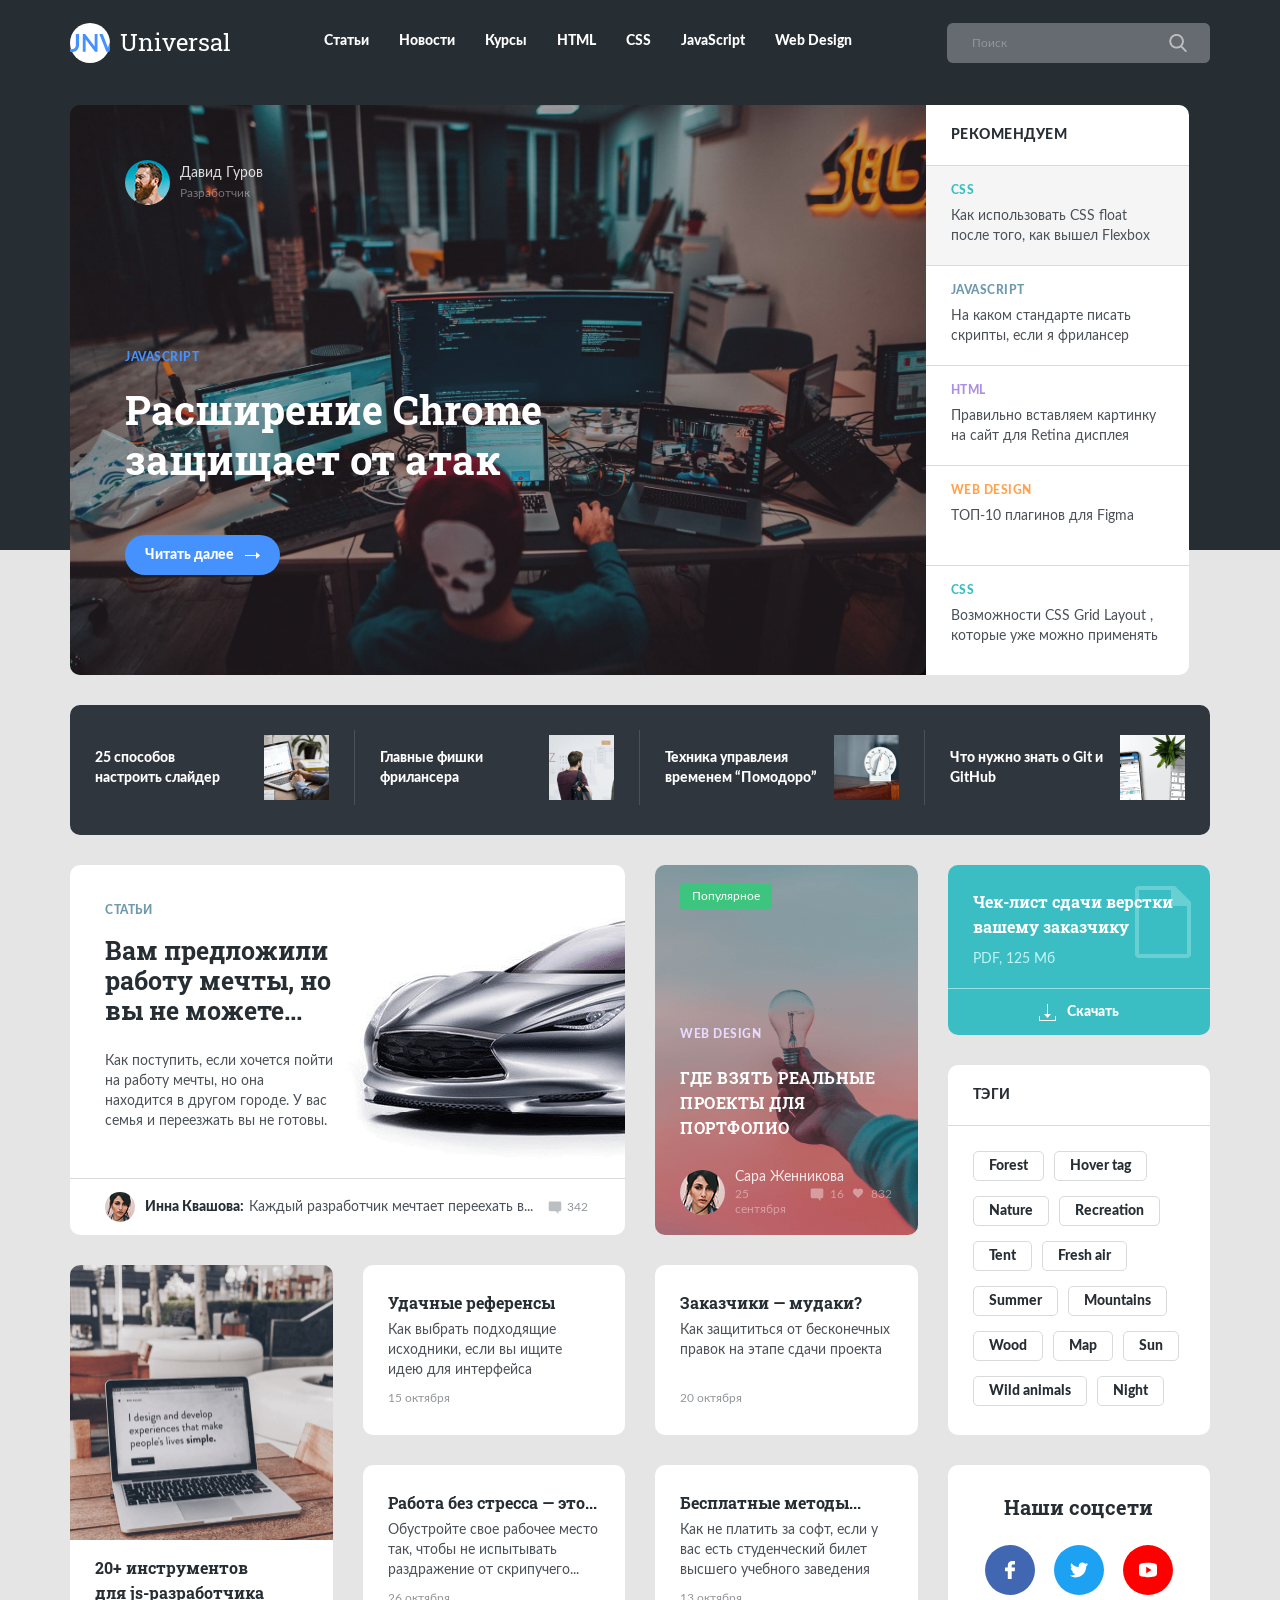
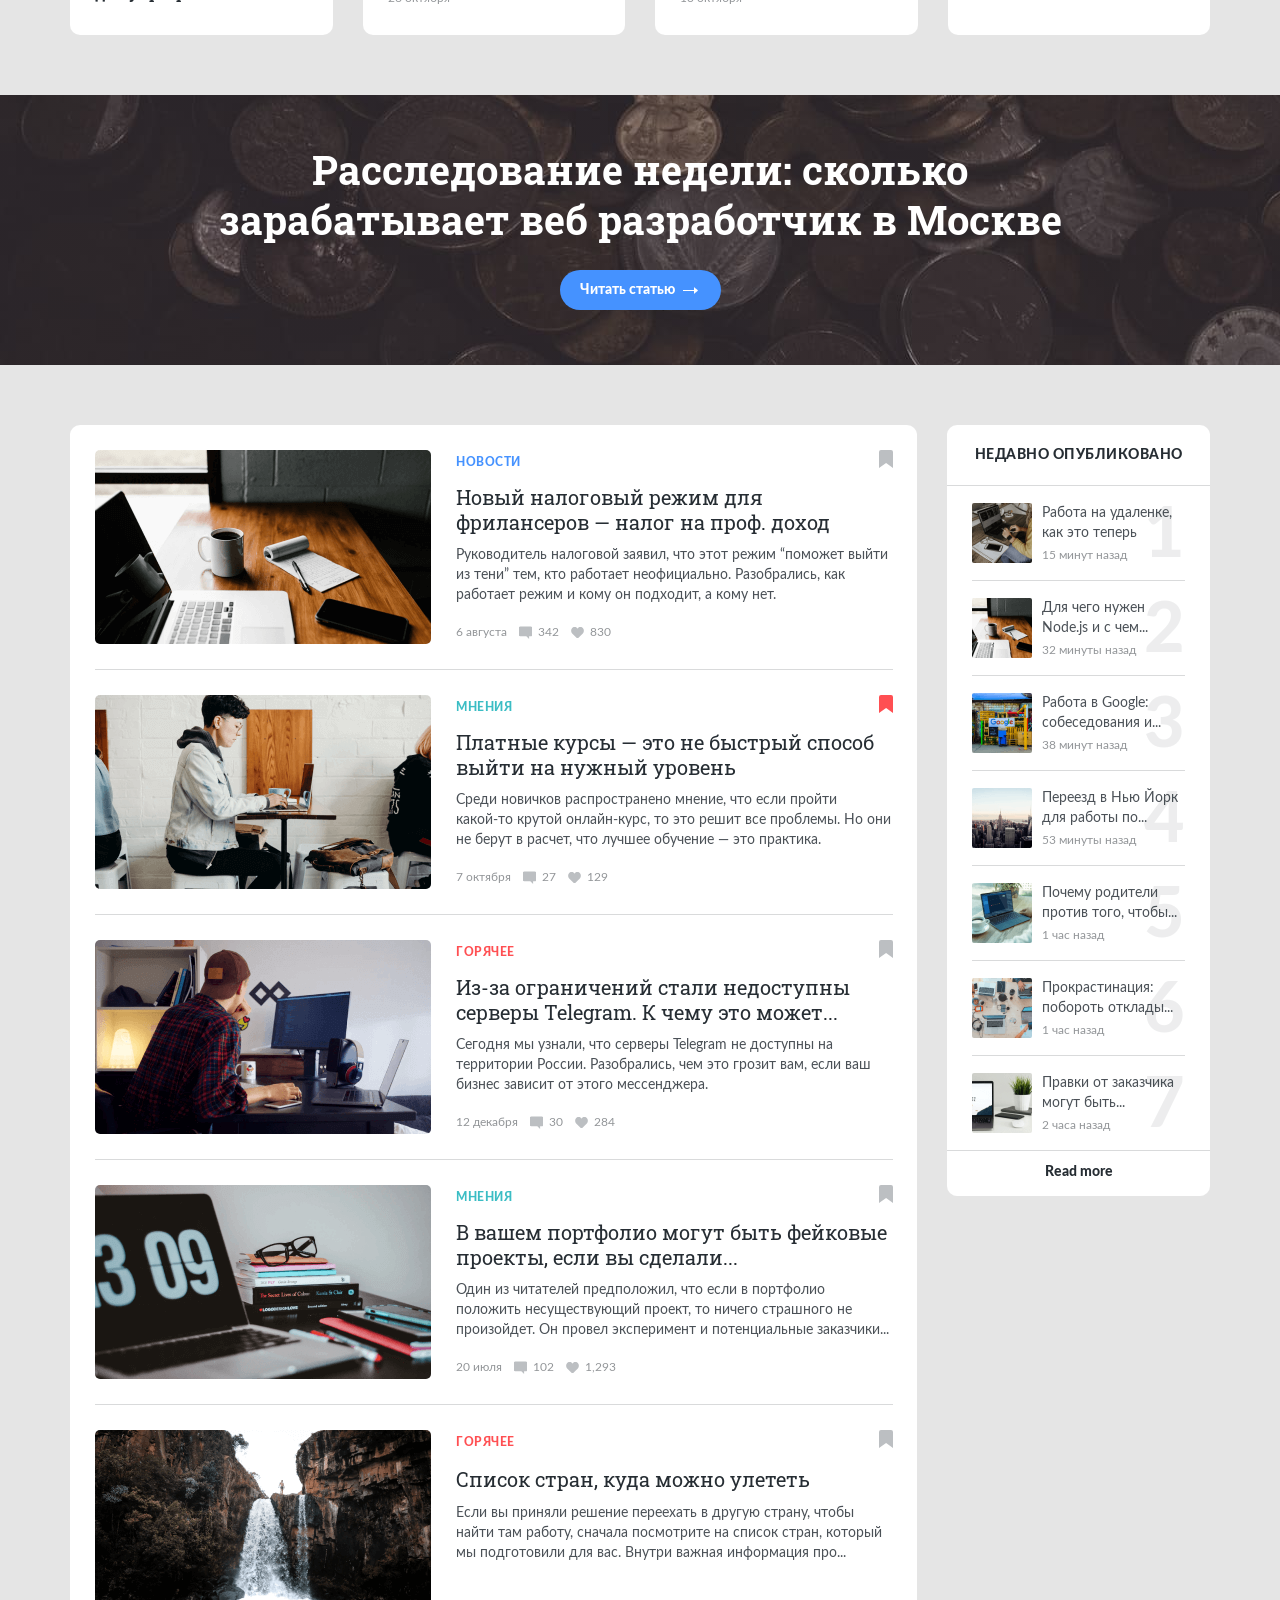
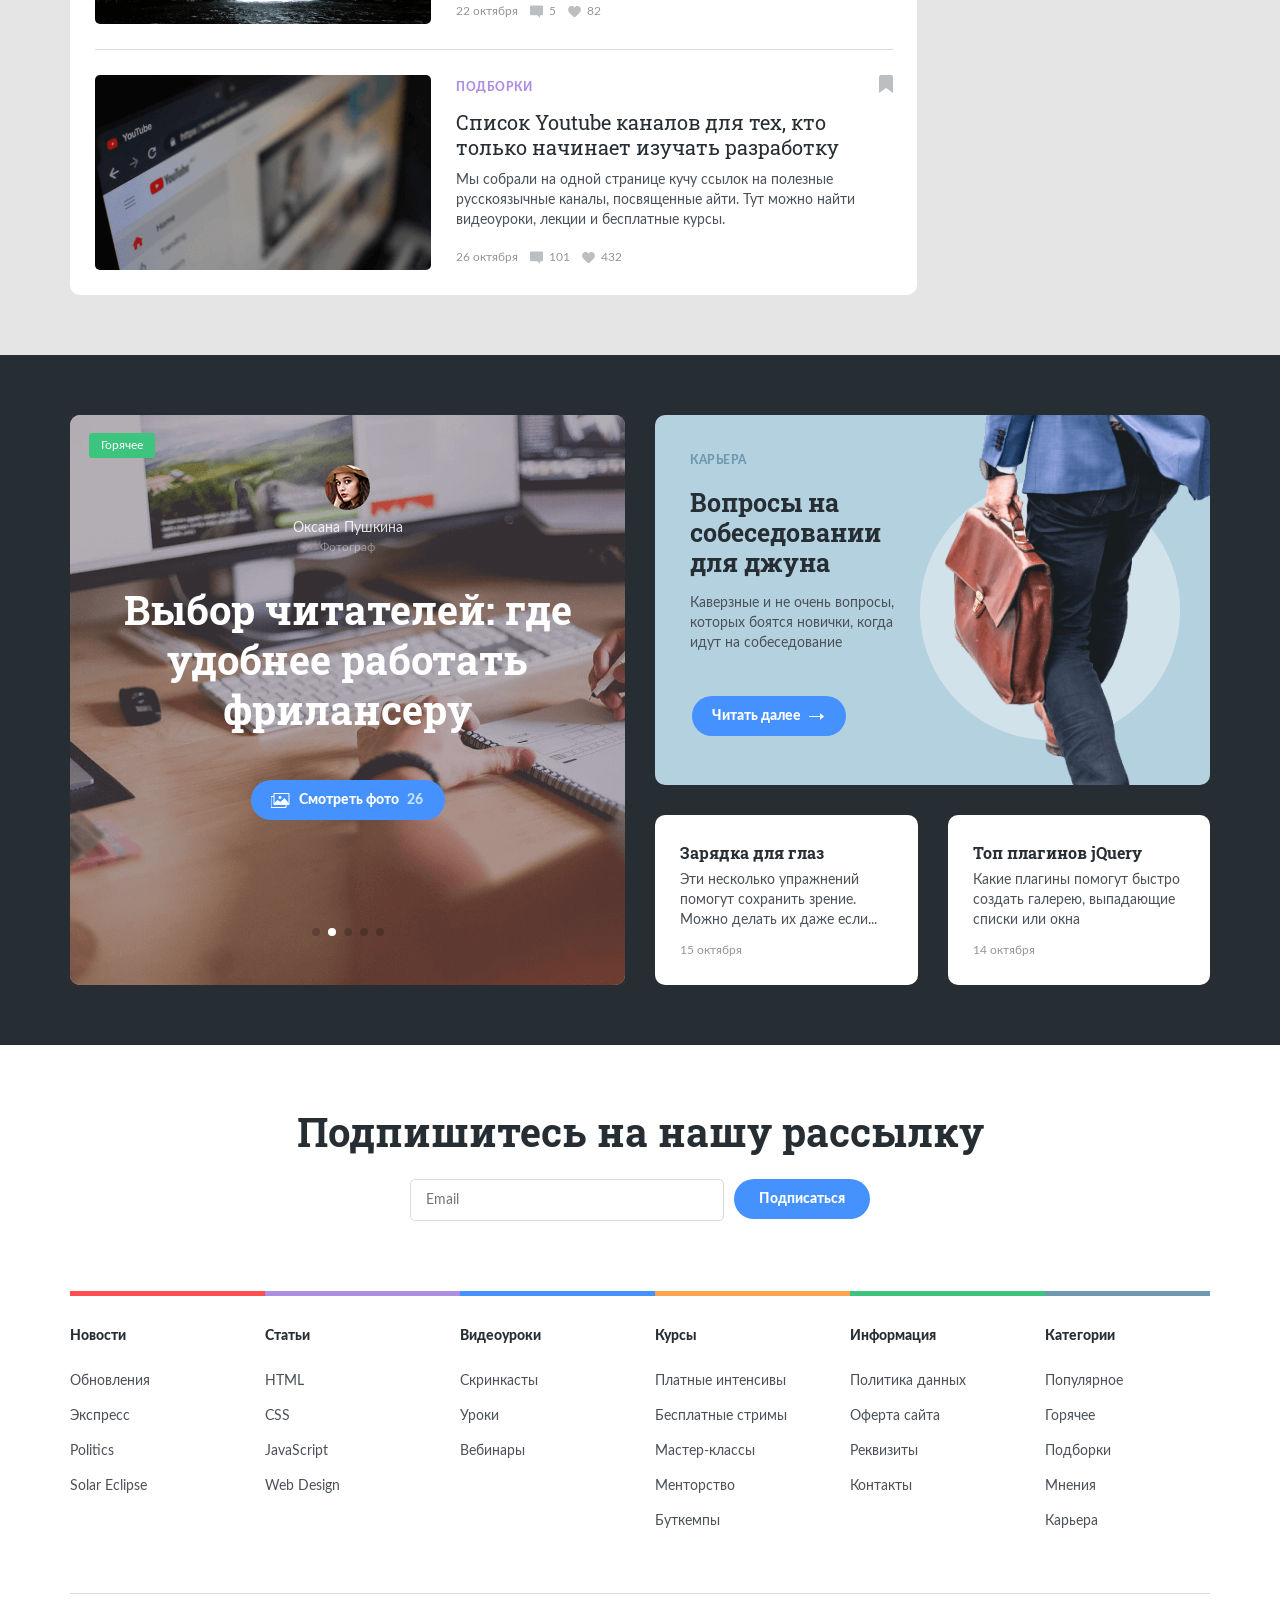
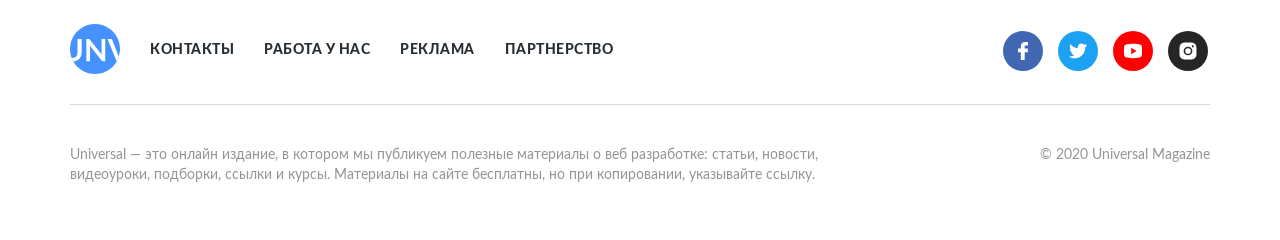
==== main.html @ 3e345318 "my project universal" ====
<!DOCTYPE html>
<html lang="ru">
<head>
    <meta charset="UTF-8">
    <meta name="viewport" content="width=device-width, initial-scale=1.0">
    <title>Universal - Blog</title>
    <link rel="shortcut icon" href="img/favicon.ico" type="image/x-icon">
    <link rel="icon" href="img/favicon.ico" type="image/x-icon">
    <link href="https://fonts.googleapis.com/css2?family=Roboto+Slab:wght@700&display=swap" rel="stylesheet">
    <link rel="stylesheet" href="css/swiper-bundle.min.css">
    <link rel="stylesheet" href="css/style.css">
</head>
<body>
    <header class="navbar navbar__mobile_fixed">
        <div class="container">
            <div class="navbar-block">
                <div class="navbar-logo">
                    <a href="./main.html" class="navbar-logo__icon">
                        <img src="img/header/logo.svg" alt="Logo: Universal" class="navbar-logo__image">
                    </a>
                    <a href="./main.html" class="navbar-logo__text">Universal</a>
                </div>
                <!-- /.navbar__logo -->

                <ul class="navbar-menu">
                    <li class="navbar-menu__item">
                        <a href="#articles" class="navbar-menu__link">Статьи</a>
                    </li>
                    <li class="navbar-menu__item">
                        <a href="#news" class="navbar-menu__link">Новости</a>
                    </li>
                    <li class="navbar-menu__item">
                        <a href="#course" class="navbar-menu__link">Курсы</a>
                    </li>
                    <li class="navbar-menu__item">
                        <a href="#course" class="navbar-menu__link">HTML</a>
                    </li>         
                    <li class="navbar-menu__item">
                        <a href="#course" class="navbar-menu__link">CSS</a>
                    </li>
                    <li class="navbar-menu__item">
                        <a href="#course" class="navbar-menu__link">JavaScript</a>
                    </li>
                    <li class="navbar-menu__item">
                        <a href="#course" class="navbar-menu__link">Web Design</a>
                    </li>
                </ul>

                <form action="#" class="search navbar__search">
                    <input type="text" class="search__input" placeholder="Поиск" required minlength="2">
                    <button class="search__button">
                        <img src="img/header/Search.png" alt="Иконка поиска">
                    </button>
                </form>
                <!-- /.navbar__search -->
                <button class="menu-button navbar-block__menu-button">
                    <span class="menu-button__line"></span>
                    <span class="menu-button__line"></span>
                    <span class="menu-button__line"></span>
                </button>
            </div>
            <!-- /.navbar-block -->
            <div class="navbar-recede">
            </div>
            <!-- /.navbar-recede -->
            <nav class="navbar-bottom">
                <div class="container">
                    <ul class="navbar-menu navbar-menu--mobile-visible">
                        <li class="navbar-menu__item navbar-menu__item--mobile">
                            <form action="#" class="search navbar__search navbar__search--mobile-visible">
                                <input type="text" class="search__input" placeholder="Поиск" required minlength="2">
                                <button class="search__button">
                                    <img src="img/header/Search.png" alt="Иконка поиска">
                                </button>
                            </form>
                            <!-- /.navbar__search -->
                        </li>
                        <li class="navbar-menu__item navbar-menu__item--mobile">
                            <a href="#articles" class="navbar-menu__link">Статьи</a>
                        </li>
                        <li class="navbar-menu__item navbar-menu__item--mobile">
                            <a href="#news" class="navbar-menu__link">Новости</a>
                        </li>
                        <li class="navbar-menu__item navbar-menu__item--mobile">
                            <a href="#course" class="navbar-menu__link">Курсы</a>
                        </li>
                        <li class="navbar-menu__item navbar-menu__item--mobile">
                            <a href="#course" class="navbar-menu__link">HTML</a>
                        </li>         
                        <li class="navbar-menu__item navbar-menu__item--mobile">
                            <a href="#course" class="navbar-menu__link">CSS</a>
                        </li>
                        <li class="navbar-menu__item navbar-menu__item--mobile">
                            <a href="#course" class="navbar-menu__link">JavaScript</a>
                        </li>
                        <li class="navbar-menu__item navbar-menu__item--mobile">
                            <a href="#course" class="navbar-menu__link">Web Design</a>
                        </li>
                    </ul>
                </div>
            </nav>
            <!-- /.navbar-bottom  -->
        </div>
        <!-- /.container -->
    </header>
    <!-- /.navbar -->

    <section class="hero">
        <div class="container">
            <div class="hero-block">
                <div class="hero-slider">
                    <div class="hero-slider__item hero-slider__item--active">
                        <img src="img/hero/slide-1.jpg" alt="Фотография для слайдера" class="hero-slider__image">
                        <div class="hero-slider__description">
                            <a href="#" class="hero-slider__user user">
                                <img src="img/hero/avatar.png" alt="Аватарка пользователя" class="user__avatar">
                                <div class="user__info">
                                    <span class="user__name">Давид Гуров</span>
                                    <span class="user__profession">Разработчик</span>
                                </div>
                            </a>
                            <span class="hero-slider__language">JavaScript</span>
                            <h1 class="hero-slider__title">Расширение Chrome защищает от атак</h1>
                            <a href="article.html" class="button hero-slider__button hover-button">
                                <span>Читать далее</span> 
                                <img src="img/Arrow.png" alt="Стрелка вправо" class="hero-slider__arrow">
                            </a>
                        </div>
                        <!-- /.hero-slider__description -->
                    </div>
                    <!-- /.hero-slider__item -->
                    <div class="hero-slider__item">
                        <img src="img/hero/slide-2.jpg" alt="Фотография для слайдера" class="hero-slider__image">
                        <div class="hero-slider__description">
                            <a href="#" class="hero-slider__user user">
                                <img src="img/hero/avatar.png" alt="Аватарка пользователя" class="user__avatar">
                                <div class="user__info">
                                    <span class="user__name">Давид Гуров</span>
                                    <span class="user__profession">Разработчик</span>
                                </div>
                            </a>
                            <span class="hero-slider__language">JavaScript</span>
                            <h1 class="hero-slider__title">Расширение Chrome защищает от атак</h1>
                            <a href="article.html" class="button hero-slider__button">
                                <span>Читать далее</span> 
                                <img src="img/Arrow.png" alt="Стрелка вправо" class="hero-slider__arrow">
                            </a>
                        </div>
                        <!-- /.hero-slider__description -->
                    </div>
                    <!-- /.hero-slider__item -->
                    <div class="hero-slider__item">
                        <img src="img/hero/slide-3.jpg" alt="Фотография для слайдера" class="hero-slider__image">
                        <div class="hero-slider__description">
                            <a href="#" class="hero-slider__user user">
                                <img src="img/hero/avatar.png" alt="Аватарка пользователя" class="user__avatar">
                                <div class="user__info">
                                    <span class="user__name">Давид Гуров</span>
                                    <span class="user__profession">Разработчик</span>
                                </div>
                            </a>
                            <span class="hero-slider__language">JavaScript</span>
                            <h1 class="hero-slider__title">Расширение Chrome защищает от атак</h1>
                            <a href="article.html" class="button hero-slider__button">
                                <span>Читать далее</span> 
                                <img src="img/Arrow.png" alt="Стрелка вправо" class="hero-slider__arrow">
                            </a>
                        </div>
                        <!-- /.hero-slider__description -->
                    </div>
                    <!-- /.hero-slider__item -->
                    <div class="hero-slider__item">
                        <img src="img/hero/slide-4.jpg" alt="Фотография для слайдера" class="hero-slider__image">
                        <div class="hero-slider__description">
                            <a href="#" class="hero-slider__user user">
                                <img src="img/hero/avatar.png" alt="Аватарка пользователя" class="user__avatar">
                                <div class="user__info">
                                    <span class="user__name">Давид Гуров</span>
                                    <span class="user__profession">Разработчик</span>
                                </div>
                            </a>
                            <span class="hero-slider__language">JavaScript</span>
                            <h1 class="hero-slider__title">Расширение Chrome защищает от атак</h1>
                            <a href="article.html" class="button hero-slider__button">
                                <span>Читать далее</span> 
                                <img src="img/Arrow.png" alt="Стрелка вправо" class="hero-slider__arrow">
                            </a>
                        </div>
                        <!-- /.hero-slider__description -->
                    </div>
                    <!-- /.hero-slider__item -->
                    <div class="hero-slider__item">
                        <img src="img/hero/slide-5.jpg" alt="Фотография для слайдера" class="hero-slider__image">
                        <div class="hero-slider__description">
                            <a href="#" class="hero-slider__user user">
                                <img src="img/hero/avatar.png" alt="Аватарка пользователя" class="user__avatar">
                                <div class="user__info">
                                    <span class="user__name">Давид Гуров</span>
                                    <span class="user__profession">Разработчик</span>
                                </div>
                            </a>
                            <span class="hero-slider__language">JavaScript</span>
                            <h1 class="hero-slider__title">Расширение Chrome защищает от атак</h1>
                            <a href="article.html" class="button hero-slider__button">
                                <span>Читать далее</span> 
                                <img src="img/Arrow.png" alt="Стрелка вправо" class="hero-slider__arrow">
                            </a>
                        </div>
                        <!-- /.hero-slider__description -->
                    </div>
                    <!-- /.hero-slider__item -->
                </div>
                <!-- /.hero-slider -->
                <div class="hero-tabs">
                    <h2 class="hero-tabs__title">Рекомендуем</h2>
                    <a class="hero-tabs__item hero-tabs__item--active">
                        <h3 class="hero-tabs__thing hero-tabs__thing--bluegreen">CSS</h3>
                        <!-- /.hero-tabs__thing -->
                        <span class="hero-tabs__info">
                            Как использовать CSS float после того, как вышел Flexbox
                        </span> 
                        <!-- /.hero-tabs__info -->
                    </a>
                    <a class="hero-tabs__item">
                        <h3 class="hero-tabs__thing hero-tabs__thing--greyblue">javascript</h3>
                        <!-- /.hero-tabs__thing -->
                        <span class="hero-tabs__info">
                            На каком стандарте писать скрипты, если я фрилансер
                        </span> 
                        <!-- /.hero-tabs__info -->
                    </a>
                    <a class="hero-tabs__item">
                        <h3 class="hero-tabs__thing hero-tabs__thing--purple">html</h3>
                        <!-- /.hero-tabs__thing -->
                        <span class="hero-tabs__info">
                            Правильно вставляем картинку на сайт для Retina дисплея
                        </span> 
                        <!-- /.hero-tabs__info -->
                    </a>
                    <a class="hero-tabs__item hero-tabs__item--orange">
                        <h3 class="hero-tabs__thing hero-tabs__thing--orange">Web design</h3>
                        <!-- /.hero-tabs__thing -->
                        <span class="hero-tabs__info">
                            ТОП-10 плагинов для Figma
                        </span> 
                        <!-- /.hero-tabs__info -->
                    </a>
                    <a class="hero-tabs__item">
                        <h3 class="hero-tabs__thing hero-tabs__thing--bluegreen">CSS</h3>
                        <!-- /.hero-tabs__thing -->
                        <span class="hero-tabs__info">
                            Возможности CSS Grid Layout , которые уже можно применять
                        </span> 
                        <!-- /.hero-tabs__info -->
                    </a>
                </div>
                <!-- /.hero-tabs -->
            </div>
            <!-- /.hero-block -->
        </div>
        <!-- /.container -->
    </section>
    <!-- /.hero -->

    <section class="popular">
        <div class="container">
            <div class="popular-block">
                <div class="popular-block__item">
                    <a href="#" class="popular-block__link">
                        <h2 class="popular-block__info">25 способов <br> настроить слайдер </h2> 
                        <!-- /.popular-block__info -->
                        <img src="img/popular/popular-img-1.png" alt="Фотография" class="popular-block__image">
                    </a> 
                    <!-- /.popular-block__link -->
                </div>
                <div class="popular-block__item">
                    <a href="#" class="popular-block__link">
                        <h2 class="popular-block__info">Главные фишки фрилансера</h2> 
                        <!-- /.popular-block__info -->
                        <img src="img/popular/popular-img-2.png" alt="Фотография" class="popular-block__image">
                    </a> 
                    <!-- /.popular-block__link -->
                </div>
                <div class="popular-block__item">
                    <a href="#" class="popular-block__link">
                        <h2 class="popular-block__info">Техника управлеия  временем “Помодоро”</h2> 
                        <!-- /.popular-block__info -->
                        <img src="img/popular/popular-img-3.png" alt="Фотография" class="popular-block__image">
                    </a> 
                    <!-- /.popular-block__link -->
                </div>
                <div class="popular-block__item">
                    <a href="#" class="popular-block__link">
                        <h2 class="popular-block__info">Что нужно знать о Git и GitHub</h2> 
                        <!-- /.popular-block__info -->
                        <img src="img/popular/popular-img-4.png" alt="Фотография" class="popular-block__image">
                    </a> 
                    <!-- /.popular-block__link -->
                </div>
            </div>
            <!-- /.popular-block -->
        </div>
        <!-- /.container -->
    </section>
    <!-- /.popular -->

    <section class="articles" id="articles">
        <div class="container">
            <div class="articles-block">
                <a href="article.html" class="articles-block__item articles-work">
                    <div class="articles-work__wrapper">
                        <span class="articles-work__subtitle">Статьи</span>
                        <h2 class="articles-work__title">Вам предложили работу мечты, но вы не можете... </h2>
                        <p class="articles-work__text">Как поступить, если хочется пойти на работу мечты, но она находится в другом городе. У вас семья и переезжать вы не готовы.</p>
                    </div>
                    <!-- /.articles-work__wrapper -->
                    <div class="articles-work__comment">
                        <img src="img/articles/avatar.png" alt="Аватарка" class="articles-work__avatar">
                        <span class="articles-work__name">Инна Квашова:</span>
                        <span class="articles-work__com">Каждый разработчик мечтает переехать в...</span>
                        <img src="img/articles/Comment-work.svg" alt="иконка комментария" class="articles-work__icon">
                        <span class="articles-work__number">342</span>
                    </div>
                    <!-- /.articles-work__comment -->
                </a>
                <!-- /.articles-work -->
                <a href="article.html" class="articles-block__item articles-project">
                    <img src="img/articles/project.png" alt="фотоновое изображение" class="articles-project__image">
                    <div class="articles-project__wrapper">
                        <span class="button articles-project__popular">Популярное</span>
                        <span class="articles-project__theme">Web design</span>
                        <h2 class="articles-project__title">Где взять реальные проекты для портфолио</h2>
                        <div class="articles-project__profile">
                            <img src="img/articles/avatar.png" alt="аватар" class="articles-project__avatar">
                            <div class="articles-project__info">
                                <span class="articles-project__name">Сара Женникова</span>
                                <!-- /.articles-project__name -->
                                <div class="articles-project__stats">
                                    <span class="articles-project__data">25 сентября</span>
                                    <img src="img/articles/Comment.svg" alt="иконка комментария" class="articles-project__icon">
                                    <span class="articles-project__number">16</span>
                                    <img src="img/articles/Heart.svg" alt="иконка сердца" class="articles-project__heart">
                                    <span class="articles-project__number">832</span>
                                </div>
                                <!-- /.articles-project__stats -->
                            </div>
                            <!-- /.articles-project__info -->
                        </div>
                        <!-- /.articles-project__profile -->
                    </div>
                    <!-- /.articles-check__wrapper -->
                </a>
                <!-- /.articles-project -->
                <div class="articles-block__item articles-check">
                    <div class="articles-check__block">
                        <div class="articles-check__wrapper">
                            <h2 class="articles-check__title">Чек-лист сдачи верстки вашему заказчику</h2>
                            <span class="articles-check__format">PDF, 125 Мб</span>
                        </div>
                        <!-- /.articles-check__wrapper -->
                    </div>
                    <!-- /.articles-check__block -->
                    <a href="#" class="articles-check__download">
                        <img src="img/articles/Download.svg" alt="иконка: скачать" class="articles-check__icon">
                        <span class="articles-check__text">Скачать</span>
                    </a>
                </div>
                <!-- /.articles-check -->
                <div class="articles-block__item articles-tag">
                    <h2 class="articles-tag__title">Тэги</h2>
                    <div class="articles-tag__block">
                        <a href="article.html" class="button articles-tag__button">Forest</a>
                        <a href="article.html" class="button articles-tag__button">Hover tag</a>
                        <a href="article.html" class="button articles-tag__button">Nature</a>
                        <a href="article.html" class="button articles-tag__button">Recreation</a>
                        <a href="article.html" class="button articles-tag__button">Tent</a>
                        <a href="article.html" class="button articles-tag__button">Fresh air</a>
                        <a href="article.html" class="button articles-tag__button">Summer</a>
                        <a href="article.html" class="button articles-tag__button">Mountains</a>
                        <a href="article.html" class="button articles-tag__button">Wood</a>
                        <a href="article.html" class="button articles-tag__button">Map</a>
                        <a href="article.html" class="button articles-tag__button">Sun</a>
                        <a href="article.html" class="button articles-tag__button">Wild animals</a>
                        <a href="article.html" class="button articles-tag__button">Night</a>
                    </div>
                    <!-- /.articles-tag__block -->
                </div>
                <!-- /.articles-tag -->
                <a href="article.html" class="articles-block__item articles-tools">
                    <img src="img/articles/tools.png" alt="Фотография ноутбука" class="articles-tools__image">
                    <h2 class="articles-tools__title">20+ инструментов для js-разработчика</h2>
                    <!-- /.articles-tools__title -->
                </a>
                <!-- /.articles-tools -->
                <a href="article.html" class="articles-block__item articles-references articles-repeat">
                    <h2 class="articles-repeat__title">Удачные референсы</h2>
                    <span class="articles-repeat__text">Как выбрать подходящие исходники, если вы ищите идею для интерфейса</span>
                    <span class="articles-repeat__data">15 октября</span>
                </a>
                <!-- /.articles-references -->
                <a href="article.html" class="articles-block__item articles-customer articles-repeat">
                    <h2 class="articles-repeat__title">Заказчики — мудаки?</h2>
                    <span class="articles-repeat__text articles-customer__text">Как защититься от бесконечных правок на этапе сдачи проекта</span>
                    <span class="articles-repeat__data">20 октября</span>
                </a>
                <!-- /.articles-customer -->
                <a href="article.html" class="articles-block__item articles-stress articles-repeat">
                    <h2 class="articles-repeat__title">Работа без стресса — это...</h2>
                    <span class="articles-repeat__text">Обустройте свое рабочее место так, чтобы не испытывать раздражение от скрипучего... </span>
                    <span class="articles-repeat__data">26 октября</span>
                </a>
                <!-- /.articles-stress -->
                <a href="article.html" class="articles-block__item articles-free articles-repeat">
                    <h2 class="articles-repeat__title">Бесплатные методы...</h2>
                    <span class="articles-repeat__text">Как не платить за софт, если у вас есть студенческий билет высшего учебного заведения</span>
                    <span class="articles-repeat__data">13 октября</span>
                </a>
                <!-- /.articles-free -->
                <div class="articles-block__item articles-social">
                    <h2 class="articles-social__title">Наши соцсети</h2>
                    <div class="articles-social__block">
                        <a href="https://facebook.com" target="_blank" class="articles-social__icon articles-social__icon--facebook">
                            <img src="img/articles/Facebook.svg" alt="иконка facebook">
                        </a>
                        <a href="https://twitter.com" target="_blank" class="articles-social__icon articles-social__icon--twitter">
                            <img src="img/articles/Twitter.svg" alt="иконка twitter">
                        </a>
                        <a href="https://youtube.com" target="_blank" class="articles-social__icon articles-social__icon--youtube">
                            <img src="img/articles/YouTube.svg" alt="иконка youtube">
                        </a>
                    </div>
                </div>
                <!-- /.articles-social -->
            </div>
            <!-- /.articles-block -->
        </div>
        <!-- /.container -->
    </section>
    <!-- /.articles -->

    <section class="investigation">
        <div class="container">
            <div class="investigation-block">
                <h2 class="investigation__title">Расследование недели: сколько <br> зарабатывает веб разработчик в Москве</h2>
                <!-- /.investigation__title -->
                <a href="article.html" class="button investigation__button hover-button">
                    <span>Читать статью</span> 
                    <img src="img/Arrow.png" alt="Стрелка вправо" class="investigation__arrow">
                </a>
                <!-- /.button investigation__button -->
            </div>
            <!-- /.investigation-block -->
        </div>
        <!-- /.container -->
    </section>
    <!-- /.investigation -->

    <section class="news" id="news">
        <div class="container">
            <div class="news-wrapper">
                <div class="news-block">
                    <div class="news-block__item news-block__item--first">
                        <div class="news-block__border">
                            <div class="news-block__img">
                                <img src="img/news/news-1.png" alt="Превью фото" class="news-block__image">
                            </div>
                            <!-- /.news-block__img -->
                            <div class="news-block__info">
                                <img src="img/news/Bookmark.svg" alt="Иконка избранного" class="news-block__note">
                                <span class="news-block__theme news-block__theme--blue">Новости</span>
                                <a href="article.html" class="news-block__title">Новый налоговый режим для фрилансеров — налог на проф. доход</a>
                                <p class="news-block__text">Руководитель налоговой заявил, что этот режим “поможет выйти из тени” тем, кто работает неофициально. Разобрались, как работает режим и кому он подходит, а кому нет.</p>
                                <div class="news-block__stats">
                                    <span class="news-block__data">6 августа</span>
                                    <img src="img/news/Comment.svg" alt="иконка комментария" class="news-block__comment">
                                    <span class="news-block__number">342</span>
                                    <img src="img/news/Heart.svg" alt="иконка сердца" class="news-block__heart">
                                    <span class="news-block__number">830</span>
                                </div>
                                <!-- /.news-block__stats -->
                            </div>
                            <!-- /.new-block__info -->
                        </div>
                        <!-- /.news-block__border -->
                    </div>
                    <!-- /.news-block__item -->
                    <div class="news-block__item">
                        <div class="news-block__border">
                            <div class="news-block__img">
                                <img src="img/news/news-2.png" alt="Превью фото" class="news-block__image">
                            </div>
                            <!-- /.news-block__img -->
                            <div class="news-block__info">
                                <img src="img/news/Bookmark-red.svg" alt="Иконка избранного" class="news-block__note news-block__note--active">
                                <span class="news-block__theme news-block__theme--bluegreen">Мнения</span>
                                <a href="article.html" class="news-block__title">Платные курсы — это не быстрый способ выйти на нужный уровень</a>
                                <p class="news-block__text">Среди новичков распространено мнение, что если пройти <br> какой-то крутой онлайн-курс, то это решит все проблемы. Но они не берут в расчет, что лучшее обучение — это практика.</p>
                                <div class="news-block__stats">
                                    <span class="news-block__data">7 октября</span>
                                    <img src="img/news/Comment.svg" alt="иконка комментария" class="news-block__comment">
                                    <span class="news-block__number">27</span>
                                    <img src="img/news/Heart.svg" alt="иконка сердца" class="news-block__heart">
                                    <span class="news-block__number">129</span>
                                </div>
                                <!-- /.news-block__stats -->
                            </div>
                            <!-- /.new-block__info -->
                        </div>
                        <!-- /.news-block__border -->
                    </div>
                    <!-- /.news-block__item -->
                    <div class="news-block__item">
                        <div class="news-block__border">
                            <div class="news-block__img">
                                <img src="img/news/news-3.png" alt="Превью фото" class="news-block__image">
                            </div>
                            <!-- /.news-block__img -->
                            <div class="news-block__info">
                                <img src="img/news/Bookmark.svg" alt="Иконка избранного" class="news-block__note">
                                <span class="news-block__theme news-block__theme--red">Горячее</span>
                                <a href="article.html" class="news-block__title">Из-за ограничений стали недоступны серверы Telegram. К чему это может...</a>
                                <p class="news-block__text">Сегодня мы узнали, что серверы Telegram не доступны на территории России. Разобрались, чем это грозит вам, если ваш бизнес зависит от этого мессенджера.</p>
                                <div class="news-block__stats">
                                    <span class="news-block__data">12 декабря</span>
                                    <img src="img/news/Comment.svg" alt="иконка комментария" class="news-block__comment">
                                    <span class="news-block__number">30</span>
                                    <img src="img/news/Heart.svg" alt="иконка сердца" class="news-block__heart">
                                    <span class="news-block__number">284</span>
                                </div>
                                <!-- /.news-block__stats -->
                            </div>
                            <!-- /.new-block__info -->
                        </div>
                        <!-- /.news-block__border -->
                    </div>
                    <!-- /.news-block__item -->
                    <div class="news-block__item">
                        <div class="news-block__border">
                            <div class="news-block__img">
                                <img src="img/news/news-4.png" alt="Превью фото" class="news-block__image">
                            </div>
                            <!-- /.news-block__img -->
                            <div class="news-block__info">
                                <img src="img/news/Bookmark.svg" alt="Иконка избранного" class="news-block__note">
                                <span class="news-block__theme news-block__theme--bluegreen">Мнения</span>
                                <a href="article.html" class="news-block__title">В вашем портфолио могут быть фейковые проекты, если вы сделали...</a>
                                <p class="news-block__text">Один из читателей предположил, что если в портфолио положить несуществующий проект, то ничего страшного не произойдет. Он провел эксперимент и потенциальные заказчики...</p>
                                <div class="news-block__stats">
                                    <span class="news-block__data">20 июля</span>
                                    <img src="img/news/Comment.svg" alt="иконка комментария" class="news-block__comment">
                                    <span class="news-block__number">102</span>
                                    <img src="img/news/Heart.svg" alt="иконка сердца" class="news-block__heart">
                                    <span class="news-block__number">1,293</span>
                                </div>
                                <!-- /.news-block__stats -->
                            </div>
                            <!-- /.new-block__info -->

                        </div>
                        <!-- /.news-block__border -->
                    </div>
                    <!-- /.news-block__item -->
                    <div class="news-block__item">
                        <div class="news-block__border">
                            <div class="news-block__img">
                                <img src="img/news/news-5.png" alt="Превью фото" class="news-block__image">
                            </div>
                            <!-- /.news-block__img -->
                            <div class="news-block__info">
                                <img src="img/news/Bookmark.svg" alt="Иконка избранного" class="news-block__note">
                                <span class="news-block__theme news-block__theme--red">Горячее</span>
                                <a href="article.html" class="news-block__title news-block__title--mt">Список стран, куда можно улететь</a>
                                <p class="news-block__text news-block__text--mt">Если вы приняли решение переехать в другую страну, чтобы найти там работу, сначала посмотрите на список стран, который мы подготовили для вас. Внутри важная информация про...</p>
                                <div class="news-block__stats">
                                    <span class="news-block__data">22 октября</span>
                                    <img src="img/news/Comment.svg" alt="иконка комментария" class="news-block__comment">
                                    <span class="news-block__number">5</span>
                                    <img src="img/news/Heart.svg" alt="иконка сердца" class="news-block__heart">
                                    <span class="news-block__number">82</span>
                                </div>
                                <!-- /.news-block__stats -->
                            </div>
                            <!-- /.new-block__info -->
                        </div>
                        <!-- /.news-block__border -->
                    </div>
                    <!-- /.news-block__item -->
                    <div class="news-block__item news-block__item--last">
                        <div class="news-block__border news-block__border--last">
                            <div class="news-block__img">
                                <img src="img/news/news-6.png" alt="Превью фото" class="news-block__image">
                            </div>
                            <!-- /.news-block__img -->
                            <div class="news-block__info">
                                <img src="img/news/Bookmark.svg" alt="Иконка избранного" class="news-block__note">
                                <span class="news-block__theme news-block__theme--purple">Подборки</span>
                                <a href="article.html" class="news-block__title">Список Youtube каналов для тех, кто только начинает изучать разработку</a>
                                <p class="news-block__text">Мы собрали на одной странице кучу ссылок на полезные русскоязычные каналы, посвященные айти. Тут можно найти видеоуроки, лекции и бесплатные курсы.</p>
                                <div class="news-block__stats">
                                    <span class="news-block__data">26 октября</span>
                                    <img src="img/news/Comment.svg" alt="иконка комментария" class="news-block__comment">
                                    <span class="news-block__number">101</span>
                                    <img src="img/news/Heart.svg" alt="иконка сердца" class="news-block__heart">
                                    <span class="news-block__number">432</span>
                                </div>
                                <!-- /.news-block__stats -->
                            </div>
                            <!-- /.new-block__info -->                    
                        </div>
                        <!-- /.news-block__border -->
                    </div>
                    <!-- /.news-block__item -->
                </div>
                <!-- /.news-block -->
                <div class="news-published">
                    <h2 class="news-published__title">Недавно опубликовано</h2>
                    <div class="news-published__block">
                        <a href="article.html" class="news-published__item">
                            <img src="img/news/published-1.png" alt="публикация" class="news-published__img">
                            <div class="news-published__info">
                                <span class="news-published__subtitle">Работа на удаленке, как это теперь</span>
                                <span class="news-published__time">15 минут назад</span>
                                <span class="news-published__count">1</span>
                            </div>
                            <!-- /.news-published__info -->
                        </a>
                        <!-- /.news-published__item -->
                    </div>
                    <!-- /.news-published__item -->
                    <div class="news-published__block">
                        <a href="article.html" class="news-published__item">
                            <img src="img/news/published-2.png" alt="публикация" class="news-published__img">
                            <div class="news-published__info">
                                <span class="news-published__subtitle">Для чего нужен Node.js и с чем...</span>
                                <span class="news-published__time">32 минуты назад</span>
                                <span class="news-published__count">2</span>
                            </div>
                            <!-- /.news-published__info -->
                        </a>
                        <!-- /.news-published__item -->
                    </div>
                    <!-- /.news-published__item -->
                    <div class="news-published__block">
                        <a href="article.html" class="news-published__item">
                            <img src="img/news/published-3.png" alt="публикация" class="news-published__img">
                            <div class="news-published__info">
                                <span class="news-published__subtitle">Работа в Google: собеседования и...</span>
                                <span class="news-published__time">38 минут назад</span>
                                <span class="news-published__count">3</span>
                            </div>
                            <!-- /.news-published__info -->
                        </a>
                        <!-- /.news-published__item -->
                    </div>
                    <!-- /.news-published__item -->
                    <div class="news-published__block">
                        <a href="article.html" class="news-published__item">
                            <img src="img/news/published-4.png" alt="публикация" class="news-published__img">
                            <div class="news-published__info">
                                <span class="news-published__subtitle">Переезд в Нью Йорк для работы по...</span>
                                <span class="news-published__time">53 минуты назад</span>
                                <span class="news-published__count">4</span>
                            </div>
                            <!-- /.news-published__info -->
                        </a>
                        <!-- /.news-published__item -->
                    </div>
                    <!-- /.news-published__item -->
                    <div class="news-published__block">
                        <a href="article.html" class="news-published__item">
                            <img src="img/news/published-5.png" alt="публикация" class="news-published__img">
                            <div class="news-published__info">
                                <span class="news-published__subtitle">Почему родители против того, чтобы...</span>
                                <span class="news-published__time">1 час назад</span>
                                <span class="news-published__count">5</span>
                            </div>
                            <!-- /.news-published__info -->
                        </a>
                        <!-- /.news-published__item -->
                    </div>
                    <!-- /.news-published__item -->
                    <div class="news-published__block">
                        <a href="article.html" class="news-published__item">
                            <img src="img/news/published-6.png" alt="публикация" class="news-published__img">
                            <div class="news-published__info">
                                <span class="news-published__subtitle">Прокрастинация:  побороть отклады...</span>
                                <span class="news-published__time">1 час назад</span>
                                <span class="news-published__count">6</span>
                            </div>
                            <!-- /.news-published__info -->
                        </a>
                        <!-- /.news-published__item -->
                    </div>
                    <!-- /.news-published__item -->
                    <div class="news-published__block">
                        <a href="article.html" class="news-published__item news-published__item--last">
                            <img src="img/news/published-7.png" alt="публикация" class="news-published__img">
                            <div class="news-published__info">
                                <span class="news-published__subtitle">Правки от заказчика могут быть...</span>
                                <span class="news-published__time">2 часа назад</span>
                                <span class="news-published__count">7</span>
                            </div>
                            <!-- /.news-published__info -->
                        </a>
                        <!-- /.news-published__item -->
                    </div>
                    <!-- /.news-published__item -->
                    <a href="article.html" class="news-published__more hover-button-white">Read more</a>
                </div>
                <!-- /.news-published -->
            </div>
            <!-- /.news-wrapper -->
        </div>
        <!-- /.container -->
    </section>
    <!-- /.news -->

    <section class="lifehack" id="course">
        <div class="container">
            <div class="lifehack-wrapper">
                <div class="lifehack-slider lifehack-wrapper__item">
                    <div class="swiper-container lifehack-container">
                        <div class="swiper-wrapper lifehack-slider__wrapper">
                          <div class="swiper-slide lifehack-slider__slide">
                            <img src="img/lifehack/slide-1.png" alt="фотография слайдера" class="lifehack-slider__image">
                            <div class="lifehack-slider__info">
                                <span class="lifehack-slider__theme">Горячее</span>
                                <img src="img/lifehack/avatar.png" alt="аватар" class="lifehack-slider__avatar">
                                <span class="lifehack-slider__name">Оксана Пушкина</span>
                                <span class="lifehack-slider__profession">Фотограф</span>
                                <h2 class="lifehack-slider__title">Выбор читателей: где удобнее работать фрилансеру</h2>
                                <a href="article.html" class="button lifehack-slider__button hover-button">
                                    <img src="img/lifehack/Images.png" alt="иконка фотографии" class="lifehack-slider__icon">
                                    <span class="lifehack-slider__btn-text">Смотреть фото</span> 
                                    <span class="lifehack-slider__number">26</span>
                                </a>
                            </div>
                          </div>
                          <!-- /.lifehack-slider__slide -->
                          <div class="swiper-slide lifehack-slider__slide">
                            <img src="img/lifehack/slide-2.png" alt="фотография слайдера" class="lifehack-slider__image">
                            <div class="lifehack-slider__info">
                                <span class="lifehack-slider__theme">Горячее</span>
                                <img src="img/lifehack/avatar.png" alt="аватар" class="lifehack-slider__avatar">
                                <span class="lifehack-slider__name">Оксана Пушкина</span>
                                <span class="lifehack-slider__profession">Фотограф</span>
                                <h2 class="lifehack-slider__title">Выбор читателей: где удобнее работать фрилансеру</h2>
                                <a href="article.html" class="button lifehack-slider__button hover-button">
                                    <img src="img/lifehack/Images.png" alt="иконка фотографии" class="lifehack-slider__icon">
                                    <span class="lifehack-slider__btn-text">Смотреть фото</span> 
                                    <span class="lifehack-slider__number">26</span>
                                </a>
                            </div>
                          </div>
                          <!-- /.lifehack-slider__slide -->
                          <div class="swiper-slide lifehack-slider__slide">
                            <img src="img/lifehack/slide-3.png" alt="фотография слайдера" class="lifehack-slider__image">
                            <div class="lifehack-slider__info">
                                <span class="lifehack-slider__theme">Горячее</span>
                                <img src="img/lifehack/avatar.png" alt="аватар" class="lifehack-slider__avatar">
                                <span class="lifehack-slider__name">Оксана Пушкина</span>
                                <span class="lifehack-slider__profession">Фотограф</span>
                                <h2 class="lifehack-slider__title">Выбор читателей: где удобнее работать фрилансеру</h2>
                                <a href="article.html" class="button lifehack-slider__button hover-button">
                                    <img src="img/lifehack/Images.png" alt="иконка фотографии" class="lifehack-slider__icon">
                                    <span class="lifehack-slider__btn-text">Смотреть фото</span> 
                                    <span class="lifehack-slider__number">26</span>
                                </a>
                            </div>
                          </div>
                          <!-- /.lifehack-slider__slide -->
                          <div class="swiper-slide lifehack-slider__slide">
                            <img src="img/lifehack/slide-4.png" alt="фотография слайдера" class="lifehack-slider__image">
                            <div class="lifehack-slider__info">
                                <span class="lifehack-slider__theme">Горячее</span>
                                <img src="img/lifehack/avatar.png" alt="аватар" class="lifehack-slider__avatar">
                                <span class="lifehack-slider__name">Оксана Пушкина</span>
                                <span class="lifehack-slider__profession">Фотограф</span>
                                <h2 class="lifehack-slider__title">Выбор читателей: где удобнее работать фрилансеру</h2>
                                <a href="article.html" class="button lifehack-slider__button hover-button">
                                    <img src="img/lifehack/Images.png" alt="иконка фотографии" class="lifehack-slider__icon">
                                    <span class="lifehack-slider__btn-text">Смотреть фото</span> 
                                    <span class="lifehack-slider__number">26</span>
                                </a>
                            </div>
                          </div>
                          <!-- /.lifehack-slider__slide -->
                          <div class="swiper-slide lifehack-slider__slide">
                            <img src="img/lifehack/slide-5.png" alt="фотография слайдера" class="lifehack-slider__image">
                            <div class="lifehack-slider__info">
                                <span class="lifehack-slider__theme">Горячее</span>
                                <img src="img/lifehack/avatar.png" alt="аватар" class="lifehack-slider__avatar">
                                <span class="lifehack-slider__name">Оксана Пушкина</span>
                                <span class="lifehack-slider__profession">Фотограф</span>
                                <h2 class="lifehack-slider__title">Выбор читателей: где удобнее работать фрилансеру</h2>
                                <a href="article.html" class="button lifehack-slider__button hover-button">
                                    <img src="img/lifehack/Images.png" alt="иконка фотографии" class="lifehack-slider__icon">
                                    <span class="lifehack-slider__btn-text">Смотреть фото</span> 
                                    <span class="lifehack-slider__number">26</span>
                                </a>
                            </div>
                          </div>
                          <!-- /.lifehack-slider__slide -->
                        </div>
                        <!-- Add Pagination -->
                        <div class="swiper-pagination lifehack-pagination"></div>
                      </div>
                </div>
                <!-- /.lifehack__slider -->
                <div class="lifehack__career lifehack-wrapper__item">
                    <div class="lifehack__info">
                        <span class="lifehack__theme">Карьера</span>
                        <h2 class="lifehack__title">Вопросы на собеседовании для джуна</h2>
                        <span class="lifehack__text">Каверзные и не очень вопросы, которых боятся новички, когда <br> идут на собеседование</span>
                        <a href="article.html" class="button lifehack__button hover-button">
                            <span>Читать далее</span> 
                            <img src="img/Arrow.png" alt="Стрелка вправо" class="lifehack__arrow">
                        </a>
                    </div>
                    <!-- /.lifehack__info -->
                </div>
                <!-- /.lifehack__career -->
                <div class="lifehack__callisthenics lifehack-wrapper__item lifehack-same">
                    <h2 class="lifehack-same__title">Зарядка для глаз</h2>
                    <span class="lifehack-same__text">Эти несколько упражнений помогут сохранить зрение. Можно делать их даже если...</span>
                    <span class="lifehack-same__data">15 октября</span>
                </div>
                <!-- /.lifehack__callisthenics -->
                <div class="lifehack__plugins lifehack-wrapper__item lifehack-same">
                    <h2 class="lifehack-same__title">Топ плагинов jQuery</h2>
                    <span class="lifehack-same__text">Какие плагины помогут быстро создать галерею, выпадающие списки или окна</span>
                    <span class="lifehack-same__data">14 октября</span>
                </div>
                <!-- /.lifehack__plugins -->
            </div>
            <!-- /.lifehack-wrapper -->
        </div>
        <!-- /.container -->
    </section>
    <!-- /.lifehack -->

    <footer class="footer">
        <div class="container">
            <h2 class="footer__title">Подпишитесь на нашу рассылку</h2>
            <!-- /.footer__title -->
            <form action="send.php" method="POST" class="form footer__form">
                <div class="footer__input-group">
                    <input type="email" class="footer__input" required placeholder="Email" name="email">
                </div>
                <!-- /.footer__input-group -->
                <button class="button footer__button hover-button">Подписаться</button>
            </form>
            <!-- /.form footer__form -->
            <div class="footer-links">
                <div class="footer-links__new footer-links__block">
                    <h3 class="footer-links__title">Новости</h3>
                    <ul class="footer-links__list">
                        <li class="footer-links__item">
                            <a href="#" class="footer-links__link">Обновления</a>
                        </li>
                        <li class="footer-links__item">
                            <a href="#" class="footer-links__link">Экспресс</a>
                        </li>
                        <li class="footer-links__item">
                            <a href="#" class="footer-links__link">Politics</a>
                        </li>
                        <li class="footer-links__item">
                            <a href="#" class="footer-links__link">Solar Eclipse</a>
                        </li>
                    </ul>
                </div>
                <!-- /.footer-links__new -->
                <div class="footer-links__articles footer-links__block">
                    <h3 class="footer-links__title">Статьи</h3>
                    <ul class="footer-links__list">
                        <li class="footer-links__item">
                            <a href="#" class="footer-links__link">HTML</a>
                        </li>
                        <li class="footer-links__item">
                            <a href="#" class="footer-links__link">CSS</a>
                        </li>
                        <li class="footer-links__item">
                            <a href="#" class="footer-links__link">JavaScript</a>
                        </li>
                        <li class="footer-links__item">
                            <a href="#" class="footer-links__link">Web Design</a>
                        </li>
                    </ul>
                </div>
                <!-- /.footer-links__articles -->
                <div class="footer-links__movie footer-links__block">
                    <h3 class="footer-links__title">Видеоуроки</h3>
                    <ul class="footer-links__list">
                        <li class="footer-links__item">
                            <a href="#" class="footer-links__link">Скринкасты</a>
                        </li>
                        <li class="footer-links__item">
                            <a href="#" class="footer-links__link">Уроки</a>
                        </li>
                        <li class="footer-links__item">
                            <a href="#" class="footer-links__link">Вебинары</a>
                        </li>
                    </ul>
                </div>
                <!-- /.footer-links__movie -->
                <div class="footer-links__course footer-links__block">
                    <h3 class="footer-links__title">Курсы</h3>
                    <ul class="footer-links__list">
                        <li class="footer-links__item">
                            <a href="#" class="footer-links__link">Платные интенсивы</a>
                        </li>
                        <li class="footer-links__item">
                            <a href="#" class="footer-links__link">Бесплатные стримы</a>
                        </li>
                        <li class="footer-links__item">
                            <a href="#" class="footer-links__link">Мастер-классы</a>
                        </li>
                        <li class="footer-links__item">
                            <a href="#" class="footer-links__link">Менторство</a>
                        </li>
                        <li class="footer-links__item">
                            <a href="#" class="footer-links__link">Буткемпы</a>
                        </li>
                    </ul>
                </div>
                <!-- /.footer-links__course -->
                <div class="footer-links__information footer-links__block">
                    <h3 class="footer-links__title">Информация</h3>
                    <ul class="footer-links__list">
                        <li class="footer-links__item">
                            <a href="#" class="footer-links__link">Политика данных</a>
                        </li>
                        <li class="footer-links__item">
                            <a href="#" class="footer-links__link">Оферта сайта</a>
                        </li>
                        <li class="footer-links__item">
                            <a href="#" class="footer-links__link">Реквизиты</a>
                        </li>
                        <li class="footer-links__item">
                            <a href="#" class="footer-links__link">Контакты</a>
                        </li>
                    </ul>
                </div>
                <!-- /.footer-links__information -->
                <div class="footer-links__categories footer-links__block">
                    <h3 class="footer-links__title">Категории</h3>
                    <ul class="footer-links__list">
                        <li class="footer-links__item">
                            <a href="#" class="footer-links__link">Популярное</a>
                        </li>
                        <li class="footer-links__item">
                            <a href="#" class="footer-links__link">Горячее</a>
                        </li>
                        <li class="footer-links__item">
                            <a href="#" class="footer-links__link">Подборки</a>
                        </li>
                        <li class="footer-links__item">
                            <a href="#" class="footer-links__link">Мнения</a>
                        </li>
                        <li class="footer-links__item">
                            <a href="#" class="footer-links__link">Карьера</a>
                        </li>
                    </ul>
                </div>
                <!-- /.footer-links__categories -->
            </div>
            <!-- /.footer-links -->
            <div class="footer-social">
                <a href="#" class="footer-social__image">
                    <img src="img/Symbol.svg" alt="логотип" class="footer-social__logo">
                </a>
                <div class="footer-social__about">
                    <div class="footer-social__block">
                        <a href="#" class="footer-social__item">Контакты</a>
                        <a href="#" class="footer-social__item">Работа у нас</a>
                    </div>
                    <!-- /.footer-social__block -->
                    <div class="footer-social__block">
                        <a href="#" class="footer-social__item">Реклама</a>
                        <a href="#" class="footer-social__item">Партнерство</a>
                    </div>
                    <!-- /.footer-social__block -->
                </div>
                <!-- /.footer-social__about -->
                <div class="footer-social__links">
                    <a href="https://facebook.com" target="_blank" class="footer-social__icon footer-social__icon--facebook">
                        <img src="img/footer/Facebook.svg" alt="иконка Facebook">
                    </a>
                    <a href="https://twitter.com" target="_blank" class="footer-social__icon footer-social__icon--twitter">
                        <img src="img/footer/Twitter.svg" alt="иконка Twitter">
                    </a>
                    <a href="https://youtube.com" target="_blank" class="footer-social__icon footer-social__icon--youtube">
                        <img src="img/footer/YouTube.svg" alt="иконка Youtube">
                    </a>
                    <a href="https://www.instagram.com/" target="_blank" class="footer-social__icon footer-social__icon--instagram">
                        <img src="img/footer/Instagram.svg" alt="иконка Instagram">
                    </a>
                </div>
                <!-- /.footer-social__links -->
            </div>
            <!-- /.footer-social -->
            <div class="footer-bottom">
                <span class="footer-bottom__text">Universal — это онлайн издание, в котором мы публикуем полезные материалы о веб разработке: статьи, новости, видеоуроки, подборки, ссылки и курсы. Материалы на сайте бесплатны, но при копировании, указывайте ссылку.</span> 
                <!-- /.footer-bottom__text -->
                <span class="footer-bottom__year">© 2020 Universal Magazine</span> 
                <!-- /.footer-bottom__year -->
            </div>
            <!-- /.footer-bottom -->
        </div>
        <!-- /.container -->
    </footer>
    <!-- /.footer -->

    <a class="button-top" id="upbutton">
        <img src="img/up-arrow.png" alt="Кнопка вверх" class="button-top__image">
    </a>

    <script src="js/jquery-3.5.1.min.js"></script>
    <script src="js/jquery.validate.min.js"></script>
    <script src="js/swiper-bundle.min.js"></script>
    <script src="js/index.js"></script>
</body>
</html>
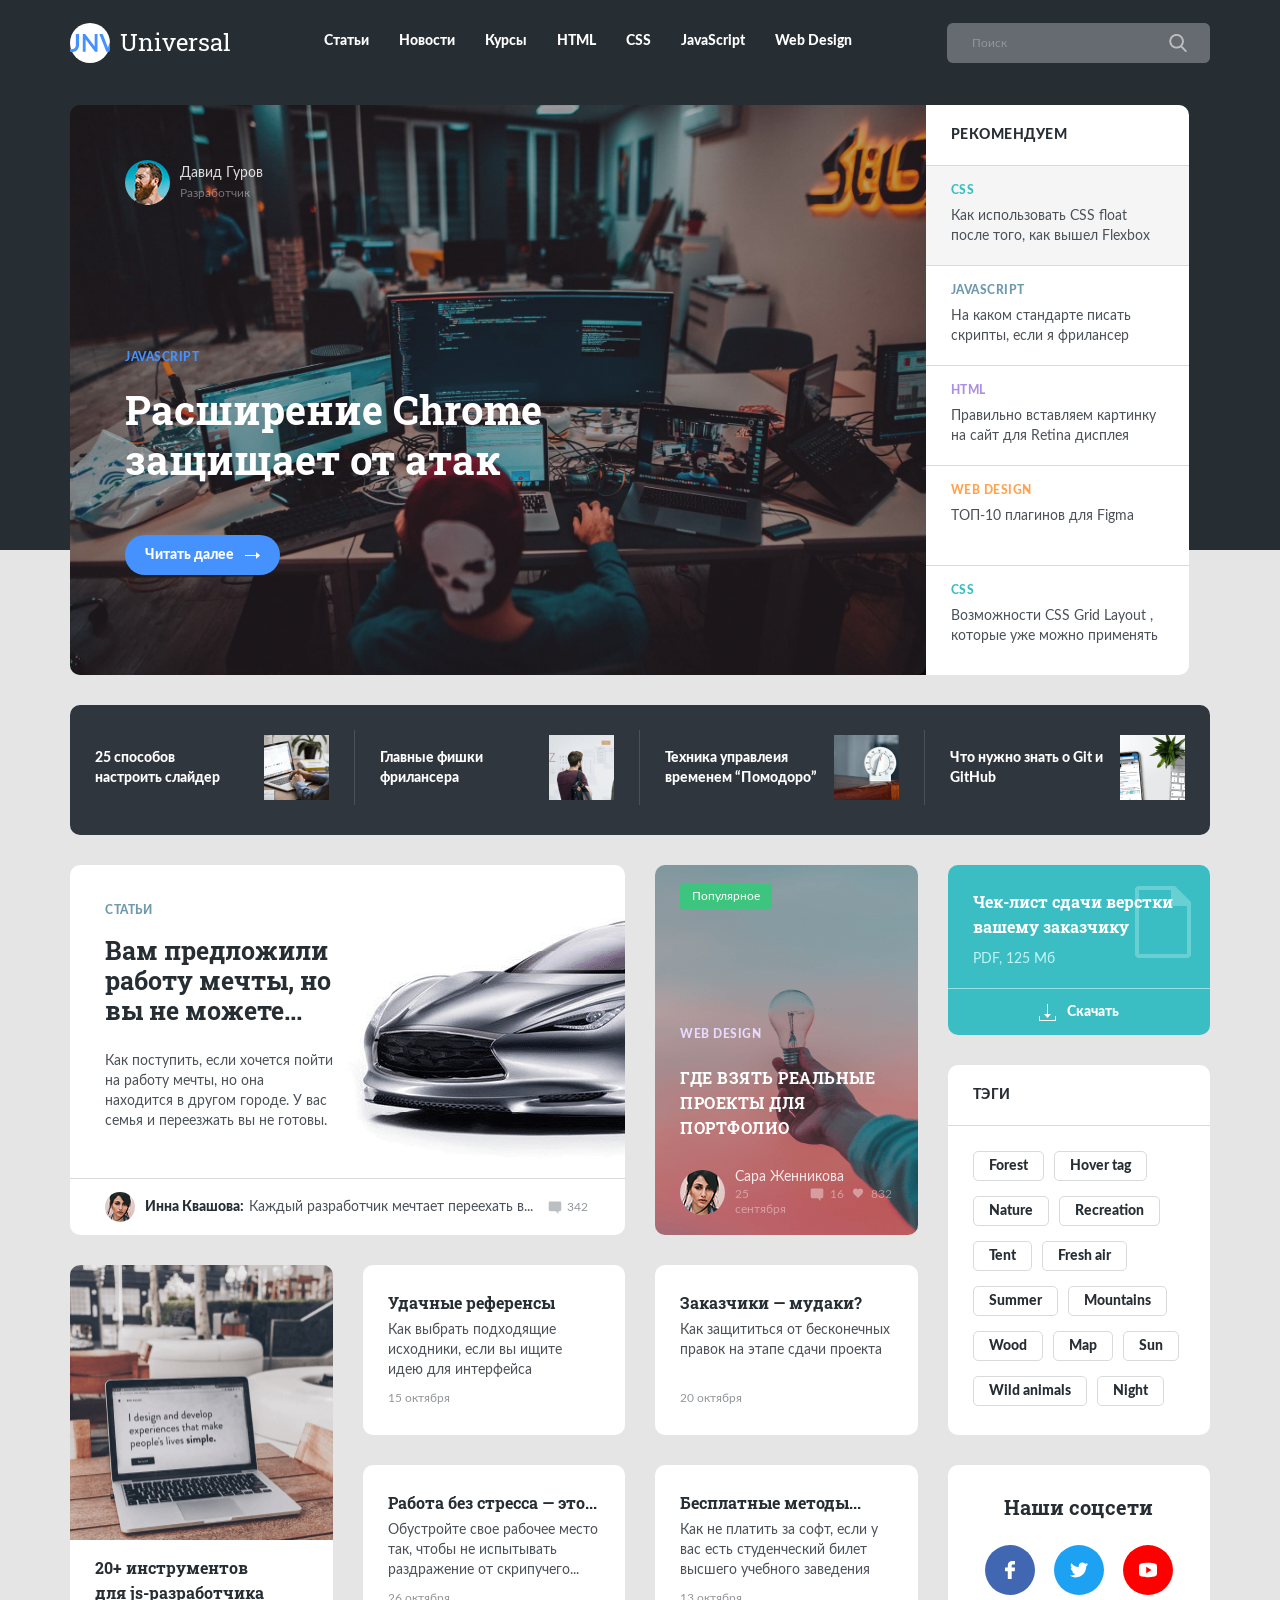
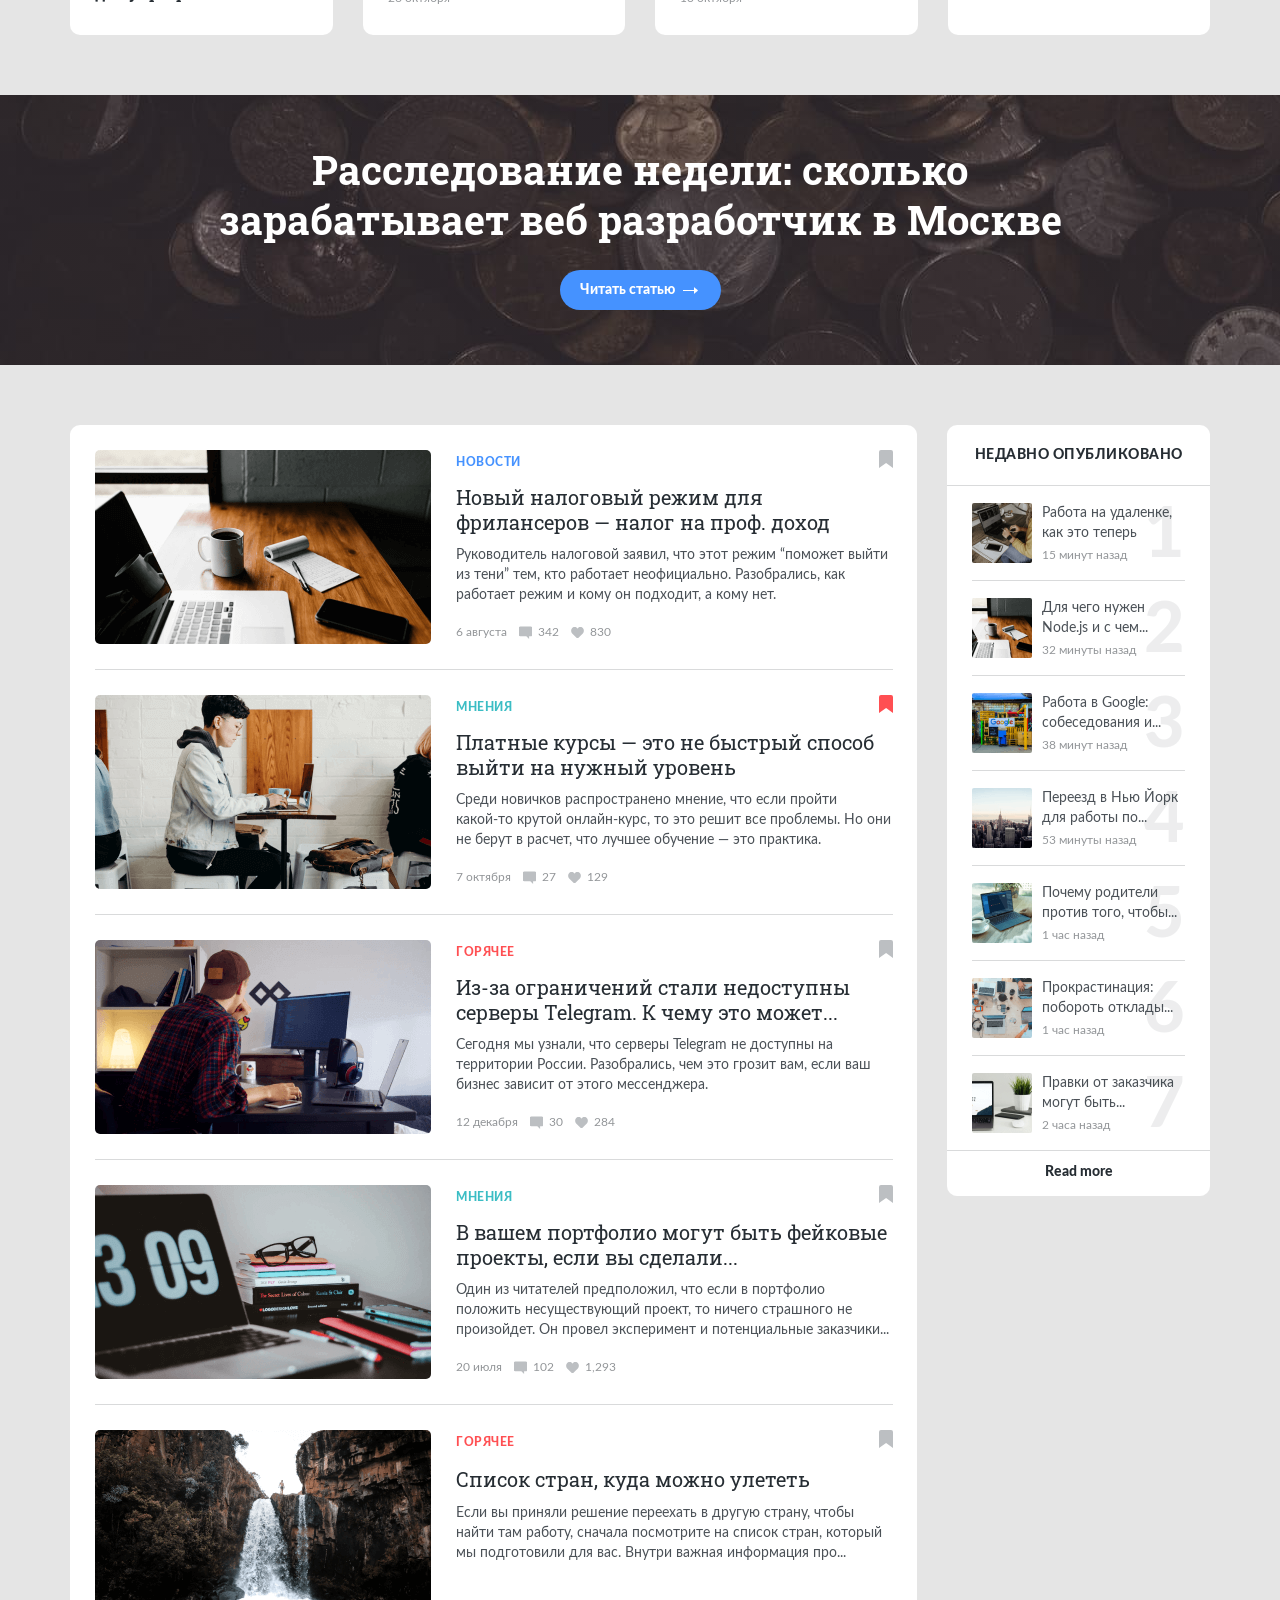
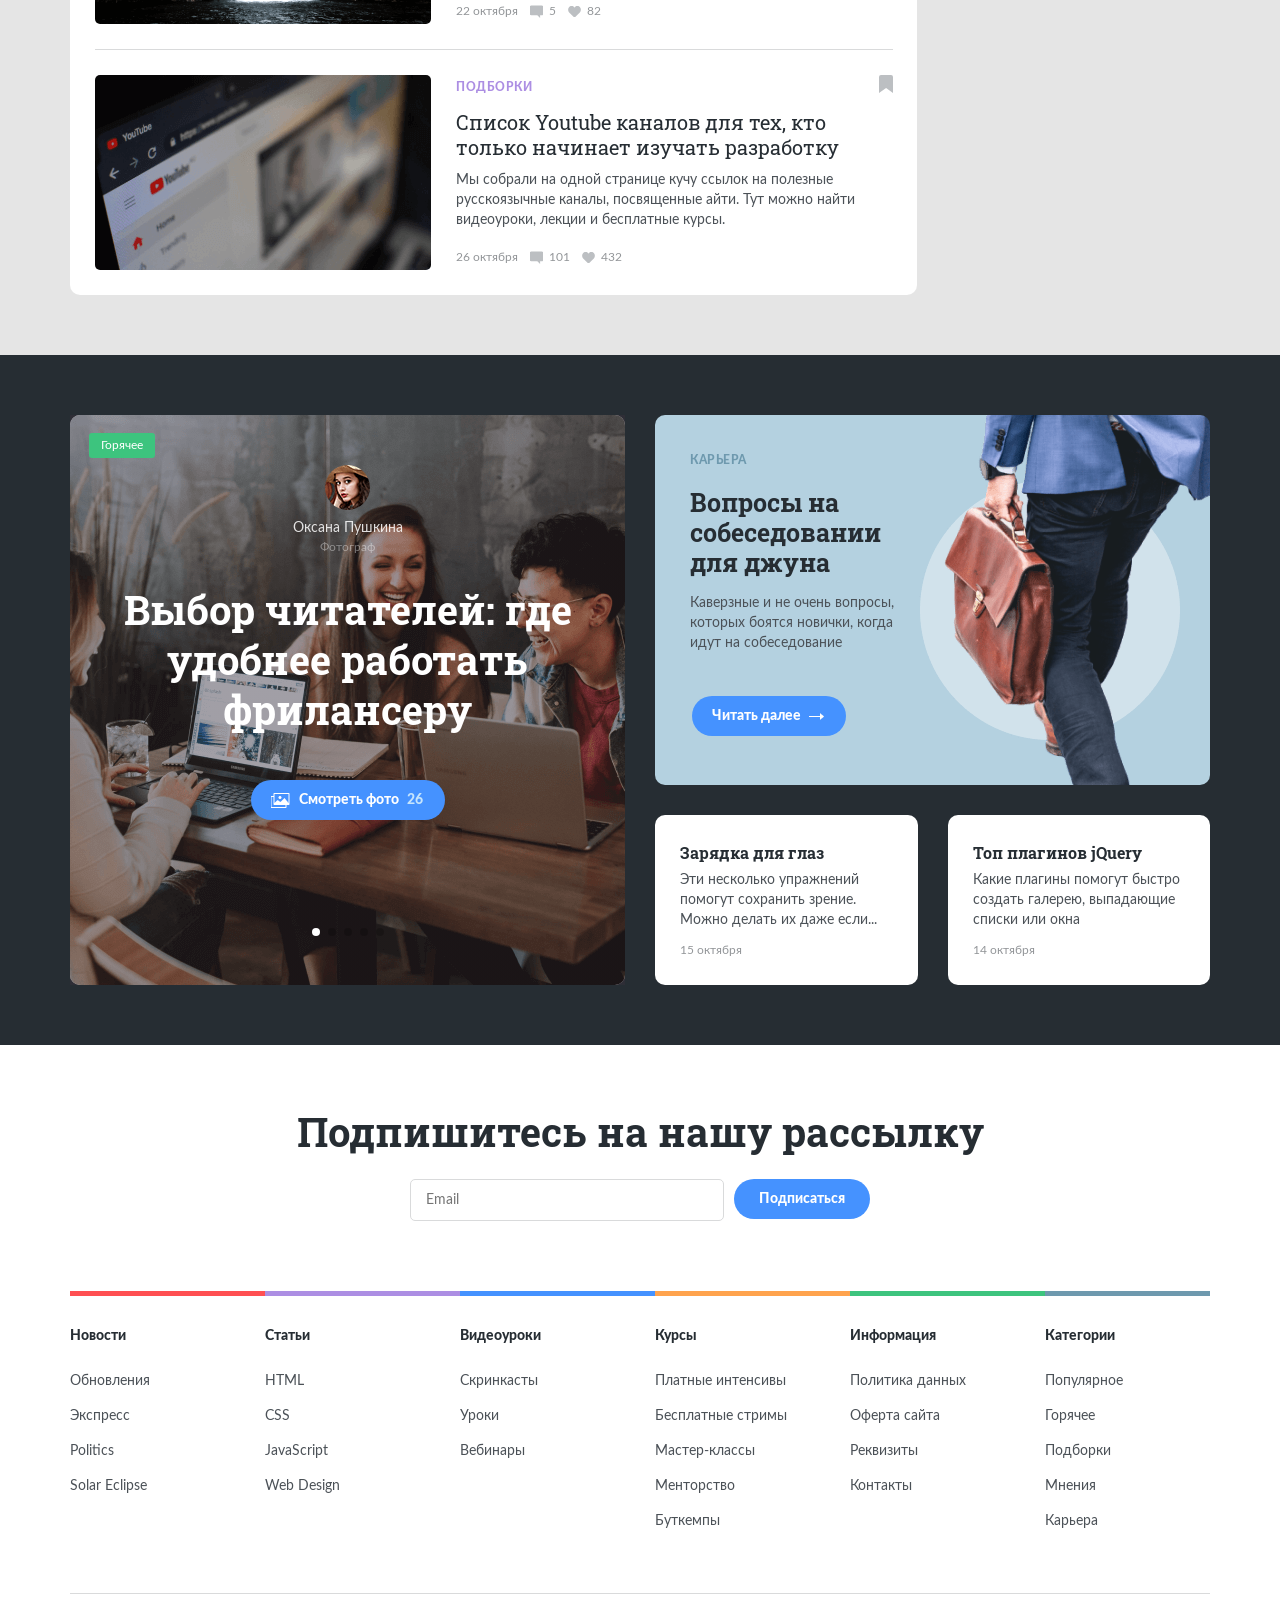
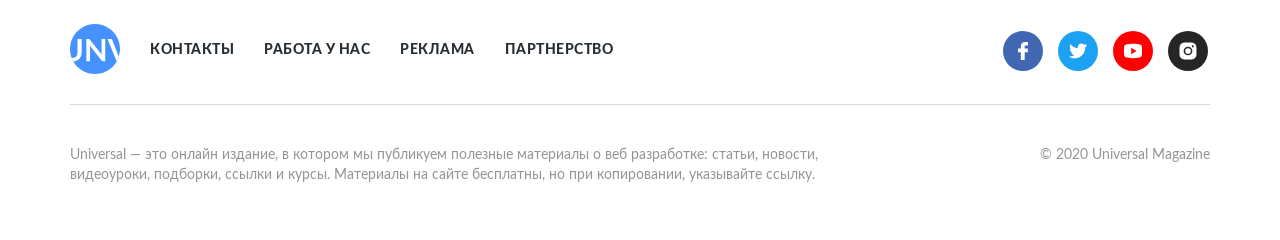
==== commit b02466f8: "Update main.html" ====
--- a/main.html
+++ b/main.html
@@ -15,10 +15,10 @@
         <div class="container">
             <div class="navbar-block">
                 <div class="navbar-logo">
-                    <a href="./main.html" class="navbar-logo__icon">
+                    <a href="./index.html" class="navbar-logo__icon">
                         <img src="img/header/logo.svg" alt="Logo: Universal" class="navbar-logo__image">
                     </a>
-                    <a href="./main.html" class="navbar-logo__text">Universal</a>
+                    <a href="./index.html" class="navbar-logo__text">Universal</a>
                 </div>
                 <!-- /.navbar__logo -->
 
@@ -1020,4 +1020,4 @@
     <script src="js/swiper-bundle.min.js"></script>
     <script src="js/index.js"></script>
 </body>
-</html>+</html>
